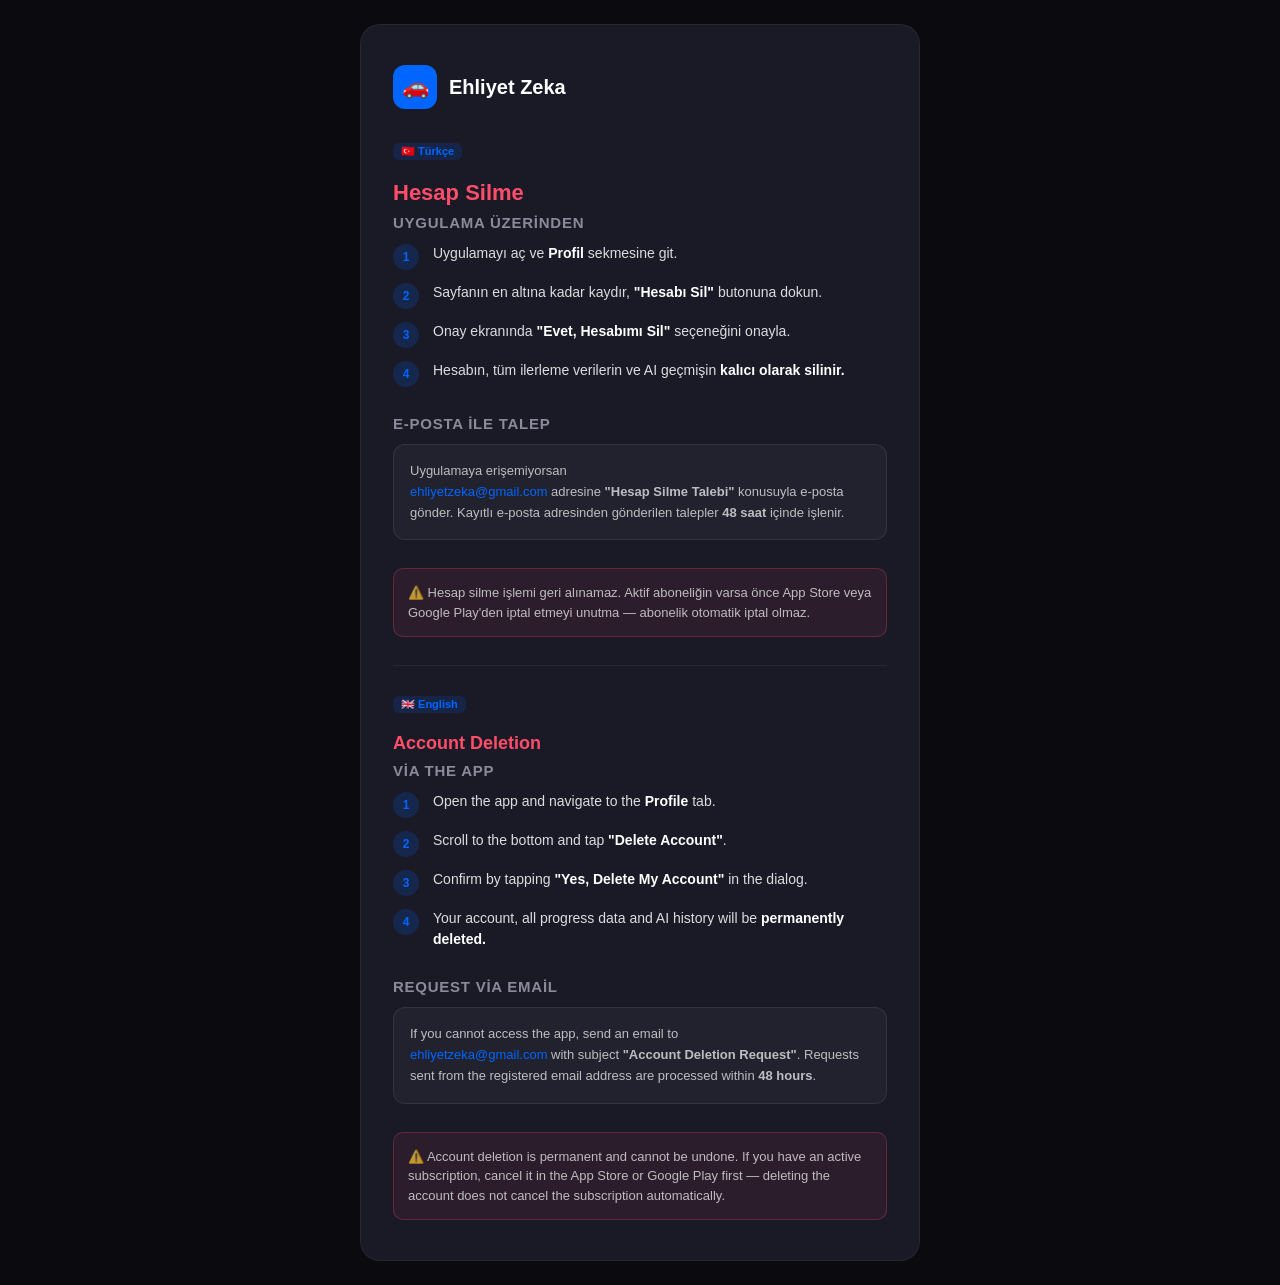
==== delete_account.html @ e3412235 "feat: hesap-silme-sayfasi" ====
<!DOCTYPE html>
<html lang="tr">
<head>
  <meta charset="UTF-8">
  <meta name="viewport" content="width=device-width, initial-scale=1.0">
  <title>Hesap Silme | Ehliyet Zeka</title>
  <style>
    * { box-sizing: border-box; margin: 0; padding: 0; }
    body {
      font-family: -apple-system, BlinkMacSystemFont, 'Segoe UI', Roboto, sans-serif;
      background: #0A0A0F;
      color: #FFFFFF;
      min-height: 100vh;
      display: flex;
      align-items: center;
      justify-content: center;
      padding: 24px;
    }
    .card {
      background: #1A1A27;
      border-radius: 20px;
      padding: 40px 32px;
      max-width: 560px;
      width: 100%;
      border: 1px solid rgba(255,255,255,0.06);
    }
    .logo {
      display: flex;
      align-items: center;
      gap: 12px;
      margin-bottom: 32px;
    }
    .logo-icon {
      width: 44px;
      height: 44px;
      background: #0066FF;
      border-radius: 12px;
      display: flex;
      align-items: center;
      justify-content: center;
      font-size: 22px;
    }
    .logo-text {
      font-size: 20px;
      font-weight: 700;
      color: #FFFFFF;
    }
    h1 {
      font-size: 22px;
      font-weight: 700;
      color: #FF4D6A;
      margin-bottom: 8px;
    }
    .lang-badge {
      display: inline-block;
      background: rgba(0,102,255,0.15);
      color: #0066FF;
      border-radius: 6px;
      padding: 2px 8px;
      font-size: 11px;
      font-weight: 600;
      margin-bottom: 20px;
    }
    .section { margin-bottom: 28px; }
    h2 {
      font-size: 15px;
      font-weight: 600;
      color: #8A8A9A;
      text-transform: uppercase;
      letter-spacing: 0.05em;
      margin-bottom: 12px;
    }
    .step {
      display: flex;
      align-items: flex-start;
      gap: 14px;
      margin-bottom: 12px;
    }
    .step-num {
      width: 26px;
      height: 26px;
      border-radius: 50%;
      background: rgba(0,102,255,0.18);
      color: #0066FF;
      font-size: 12px;
      font-weight: 700;
      display: flex;
      align-items: center;
      justify-content: center;
      flex-shrink: 0;
      margin-top: 1px;
    }
    .step p {
      font-size: 14px;
      color: rgba(255,255,255,0.85);
      line-height: 1.5;
    }
    .step strong { color: #FFFFFF; }
    .alt-method {
      background: rgba(255,255,255,0.04);
      border: 1px solid rgba(255,255,255,0.08);
      border-radius: 12px;
      padding: 16px;
    }
    .alt-method p {
      font-size: 13px;
      color: rgba(255,255,255,0.7);
      line-height: 1.6;
    }
    .alt-method a {
      color: #0066FF;
      text-decoration: none;
    }
    .alt-method a:hover { text-decoration: underline; }
    .warning {
      background: rgba(255,77,106,0.08);
      border: 1px solid rgba(255,77,106,0.25);
      border-radius: 10px;
      padding: 14px;
      font-size: 13px;
      color: rgba(255,255,255,0.7);
      line-height: 1.5;
      margin-top: 20px;
    }
    .divider {
      border: none;
      border-top: 1px solid rgba(255,255,255,0.06);
      margin: 28px 0;
    }
    /* English section */
    .en h1 { font-size: 18px; }
  </style>
</head>
<body>
  <div class="card">
    <div class="logo">
      <div class="logo-icon">🚗</div>
      <div class="logo-text">Ehliyet Zeka</div>
    </div>

    <!-- TÜRKÇE -->
    <span class="lang-badge">🇹🇷 Türkçe</span>
    <h1>Hesap Silme</h1>

    <div class="section">
      <h2>Uygulama Üzerinden</h2>
      <div class="step">
        <div class="step-num">1</div>
        <p>Uygulamayı aç ve <strong>Profil</strong> sekmesine git.</p>
      </div>
      <div class="step">
        <div class="step-num">2</div>
        <p>Sayfanın en altına kadar kaydır, <strong>"Hesabı Sil"</strong> butonuna dokun.</p>
      </div>
      <div class="step">
        <div class="step-num">3</div>
        <p>Onay ekranında <strong>"Evet, Hesabımı Sil"</strong> seçeneğini onayla.</p>
      </div>
      <div class="step">
        <div class="step-num">4</div>
        <p>Hesabın, tüm ilerleme verilerin ve AI geçmişin <strong>kalıcı olarak silinir.</strong></p>
      </div>
    </div>

    <div class="section">
      <h2>E-posta ile Talep</h2>
      <div class="alt-method">
        <p>
          Uygulamaya erişemiyorsan<br>
          <a href="mailto:ehliyetzeka@gmail.com?subject=Hesap%20Silme%20Talebi">ehliyetzeka@gmail.com</a>
          adresine <strong>"Hesap Silme Talebi"</strong> konusuyla e-posta gönder.
          Kayıtlı e-posta adresinden gönderilen talepler <strong>48 saat</strong> içinde işlenir.
        </p>
      </div>
    </div>

    <div class="warning">
      ⚠️ Hesap silme işlemi geri alınamaz. Aktif aboneliğin varsa önce
      App Store veya Google Play'den iptal etmeyi unutma — abonelik otomatik iptal olmaz.
    </div>

    <hr class="divider">

    <!-- ENGLISH -->
    <div class="en">
      <span class="lang-badge">🇬🇧 English</span>
      <h1>Account Deletion</h1>

      <div class="section">
        <h2>Via the App</h2>
        <div class="step">
          <div class="step-num">1</div>
          <p>Open the app and navigate to the <strong>Profile</strong> tab.</p>
        </div>
        <div class="step">
          <div class="step-num">2</div>
          <p>Scroll to the bottom and tap <strong>"Delete Account"</strong>.</p>
        </div>
        <div class="step">
          <div class="step-num">3</div>
          <p>Confirm by tapping <strong>"Yes, Delete My Account"</strong> in the dialog.</p>
        </div>
        <div class="step">
          <div class="step-num">4</div>
          <p>Your account, all progress data and AI history will be <strong>permanently deleted.</strong></p>
        </div>
      </div>

      <div class="section">
        <h2>Request via Email</h2>
        <div class="alt-method">
          <p>
            If you cannot access the app, send an email to<br>
            <a href="mailto:ehliyetzeka@gmail.com?subject=Account%20Deletion%20Request">ehliyetzeka@gmail.com</a>
            with subject <strong>"Account Deletion Request"</strong>.
            Requests sent from the registered email address are processed within <strong>48 hours</strong>.
          </p>
        </div>
      </div>

      <div class="warning">
        ⚠️ Account deletion is permanent and cannot be undone. If you have an active subscription,
        cancel it in the App Store or Google Play first — deleting the account does not cancel the subscription automatically.
      </div>
    </div>

  </div>
</body>
</html>
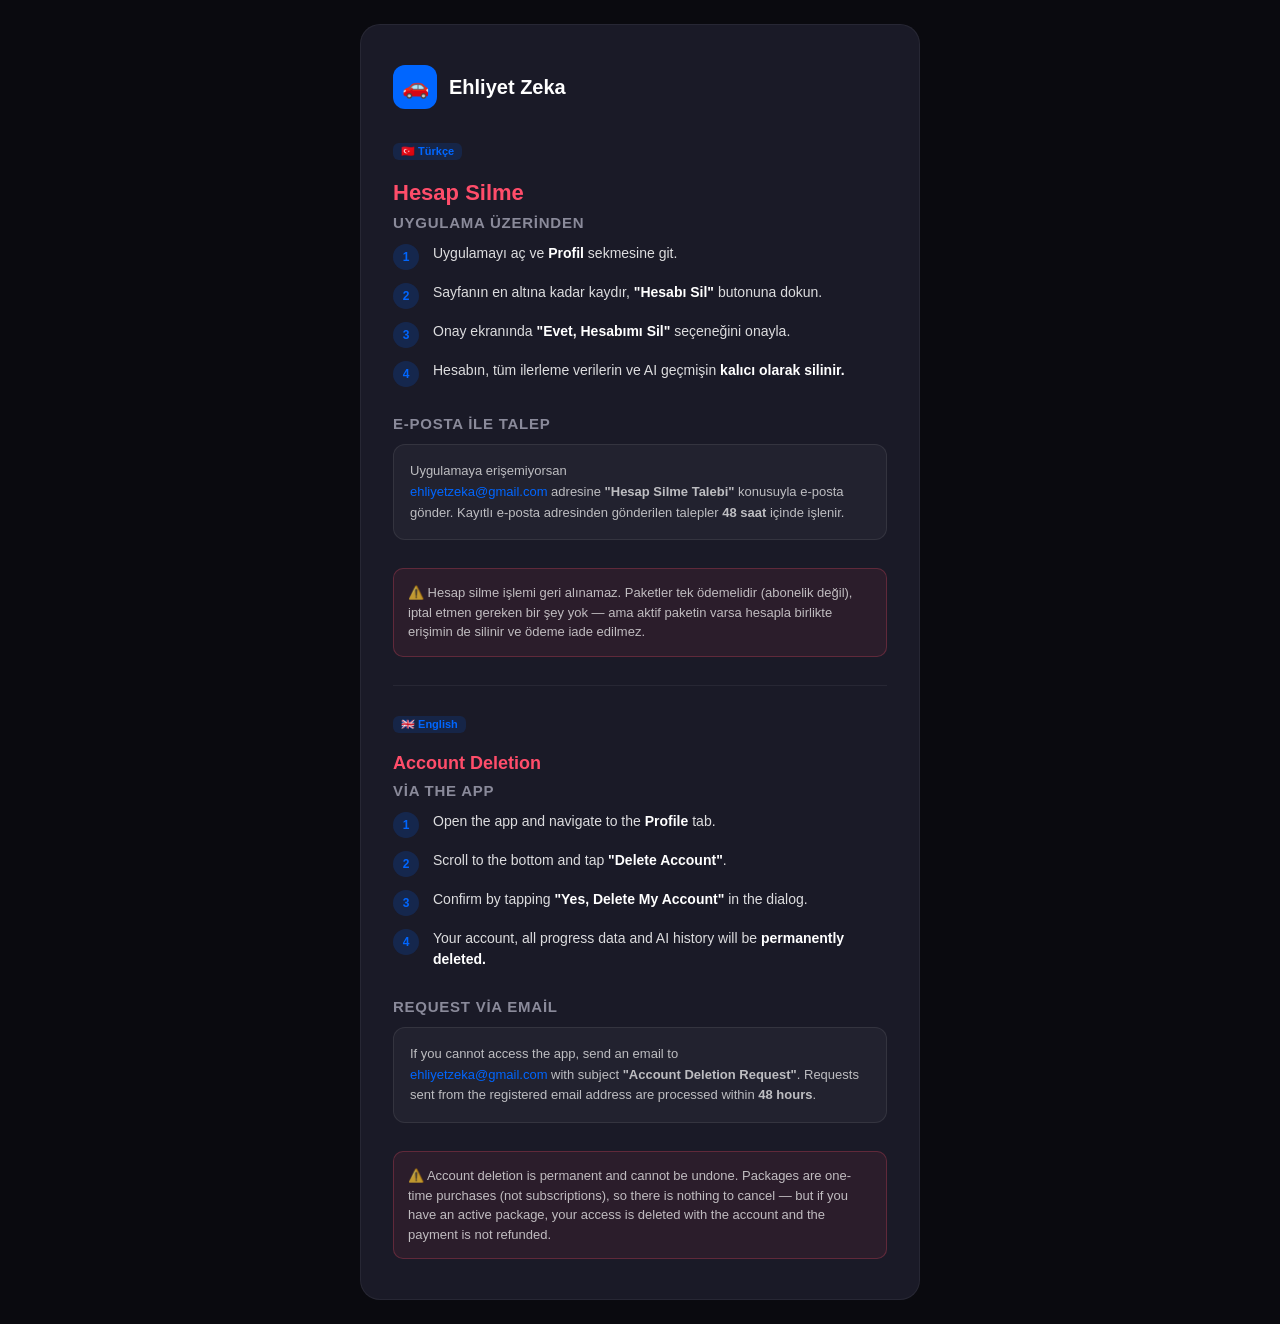
==== commit 44d419b3: "fix(pg): 90 gün → 365 gün tek ödeme (TR+EN); hesap silme sayfası abonelik metni - pg_sartlari.html: " ====
--- a/delete_account.html
+++ b/delete_account.html
@@ -175,8 +175,8 @@
     </div>
 
     <div class="warning">
-      ⚠️ Hesap silme işlemi geri alınamaz. Aktif aboneliğin varsa önce
-      App Store veya Google Play'den iptal etmeyi unutma — abonelik otomatik iptal olmaz.
+      ⚠️ Hesap silme işlemi geri alınamaz. Paketler tek ödemelidir (abonelik değil),
+      iptal etmen gereken bir şey yok — ama aktif paketin varsa hesapla birlikte erişimin de silinir ve ödeme iade edilmez.
     </div>
 
     <hr class="divider">
@@ -219,8 +219,8 @@
       </div>
 
       <div class="warning">
-        ⚠️ Account deletion is permanent and cannot be undone. If you have an active subscription,
-        cancel it in the App Store or Google Play first — deleting the account does not cancel the subscription automatically.
+        ⚠️ Account deletion is permanent and cannot be undone. Packages are one-time purchases (not subscriptions),
+        so there is nothing to cancel — but if you have an active package, your access is deleted with the account and the payment is not refunded.
       </div>
     </div>
 
